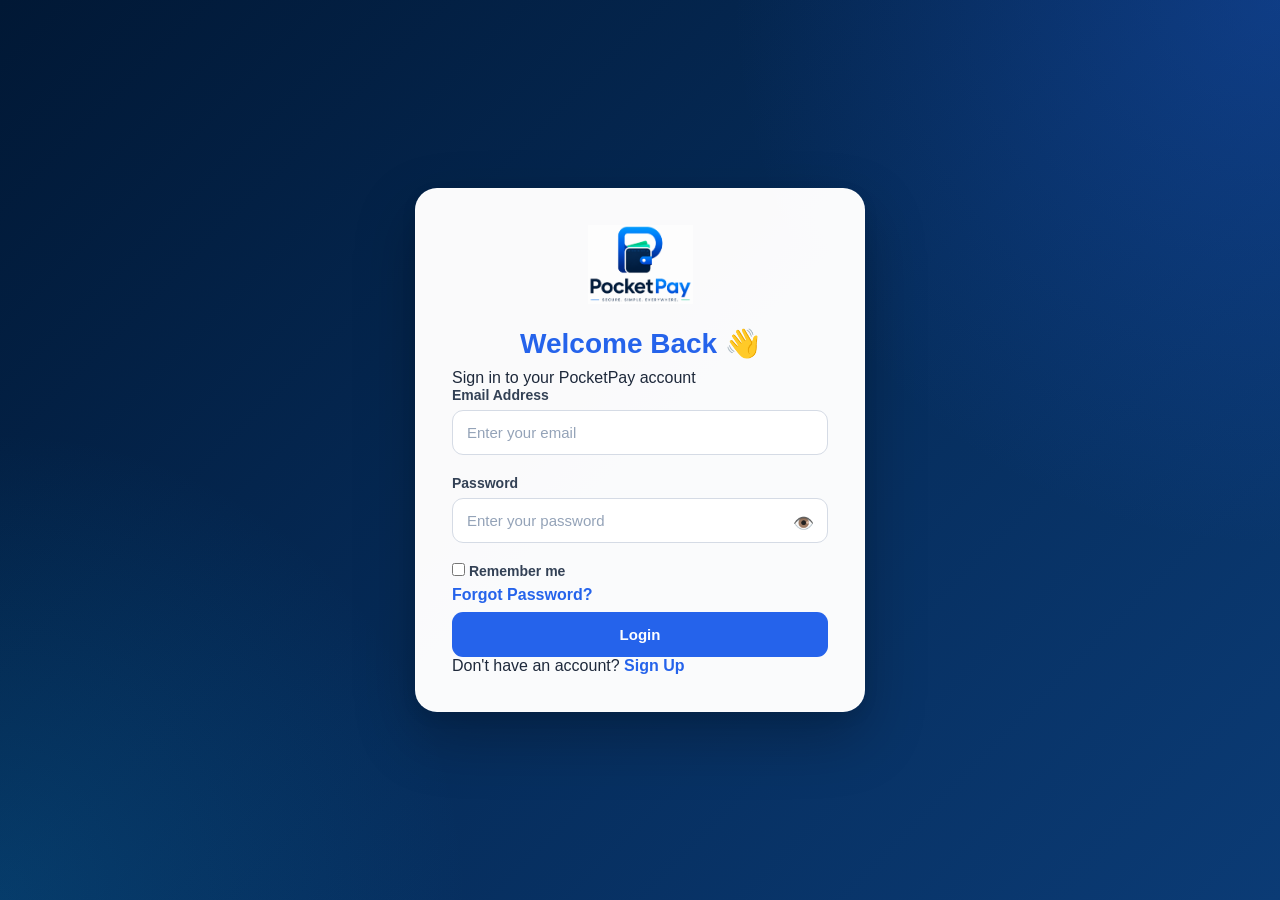
==== index.html @ e01dc406 "Add PocketPay entry page" ====
<!DOCTYPE html>
<html lang="en">

<head>

    <meta charset="UTF-8">

    <meta name="viewport"
          content="width=device-width, initial-scale=1.0">

    <title>PocketPay</title>

</head>

<body>

    <p>Opening PocketPay...</p>

    <script>
        window.location.href = "login.html";
    </script>

</body>

</html>
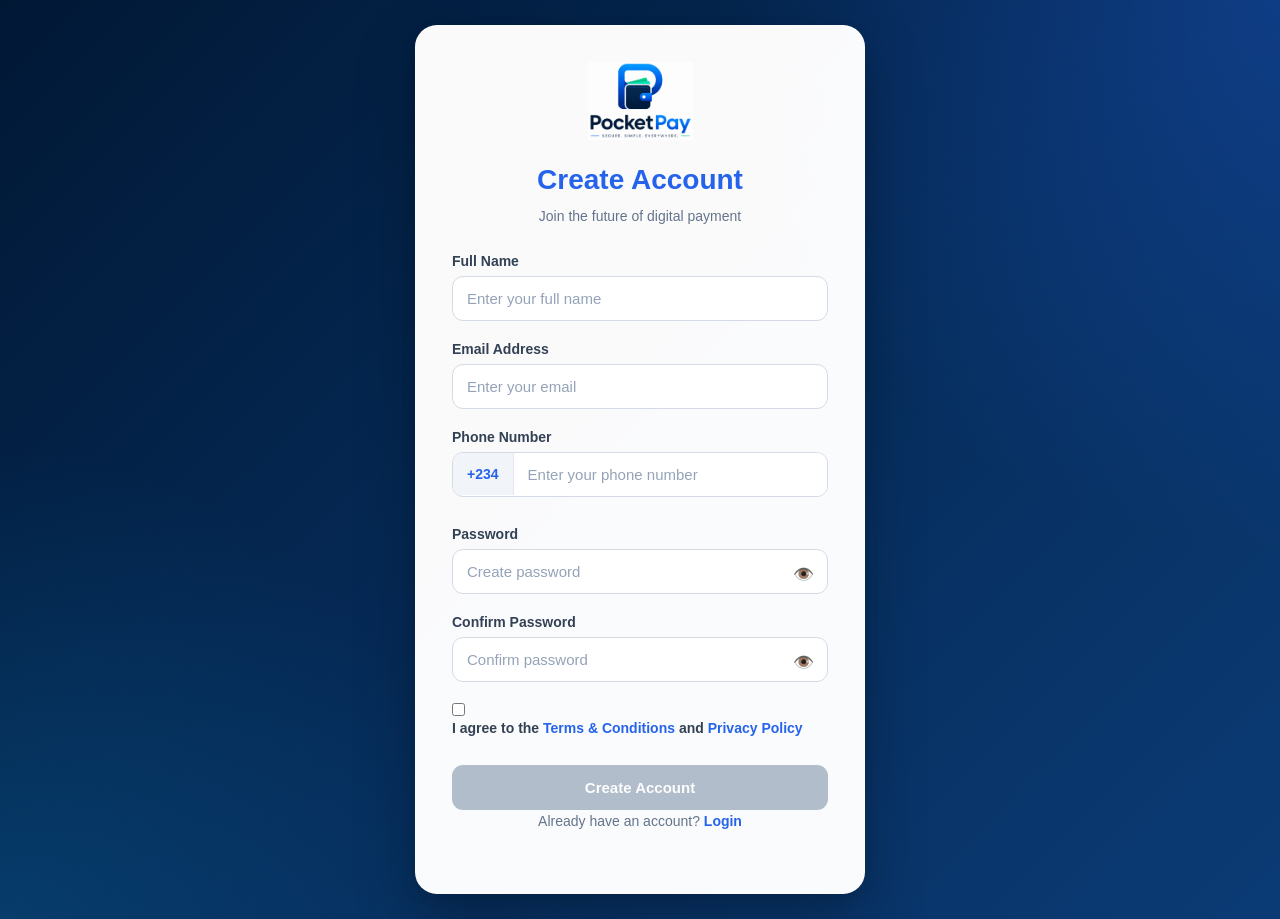
==== commit e1a6461b: "Set signup as PocketPay entry page" ====
--- a/index.html
+++ b/index.html
@@ -17,7 +17,7 @@
     <p>Opening PocketPay...</p>
 
     <script>
-        window.location.href = "login.html";
+        window.location.href = "signup.html";
     </script>
 
 </body>
